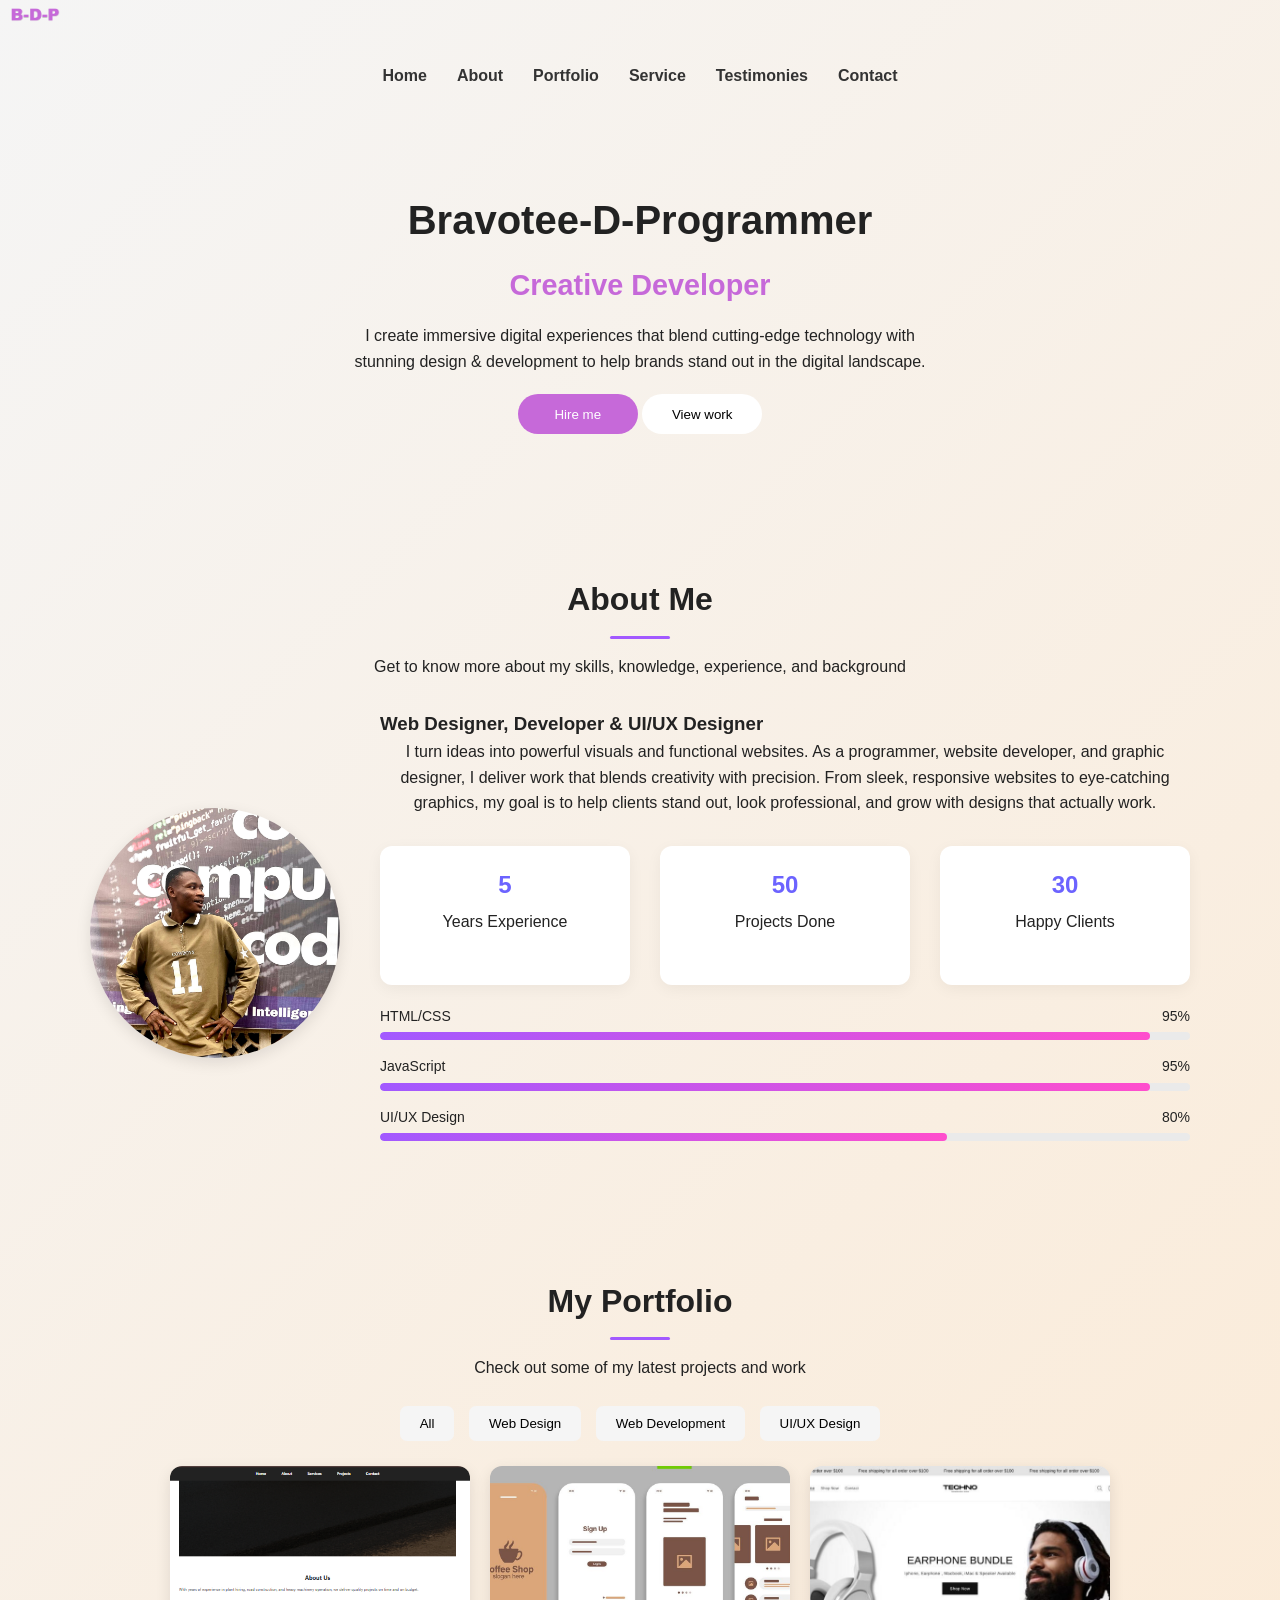
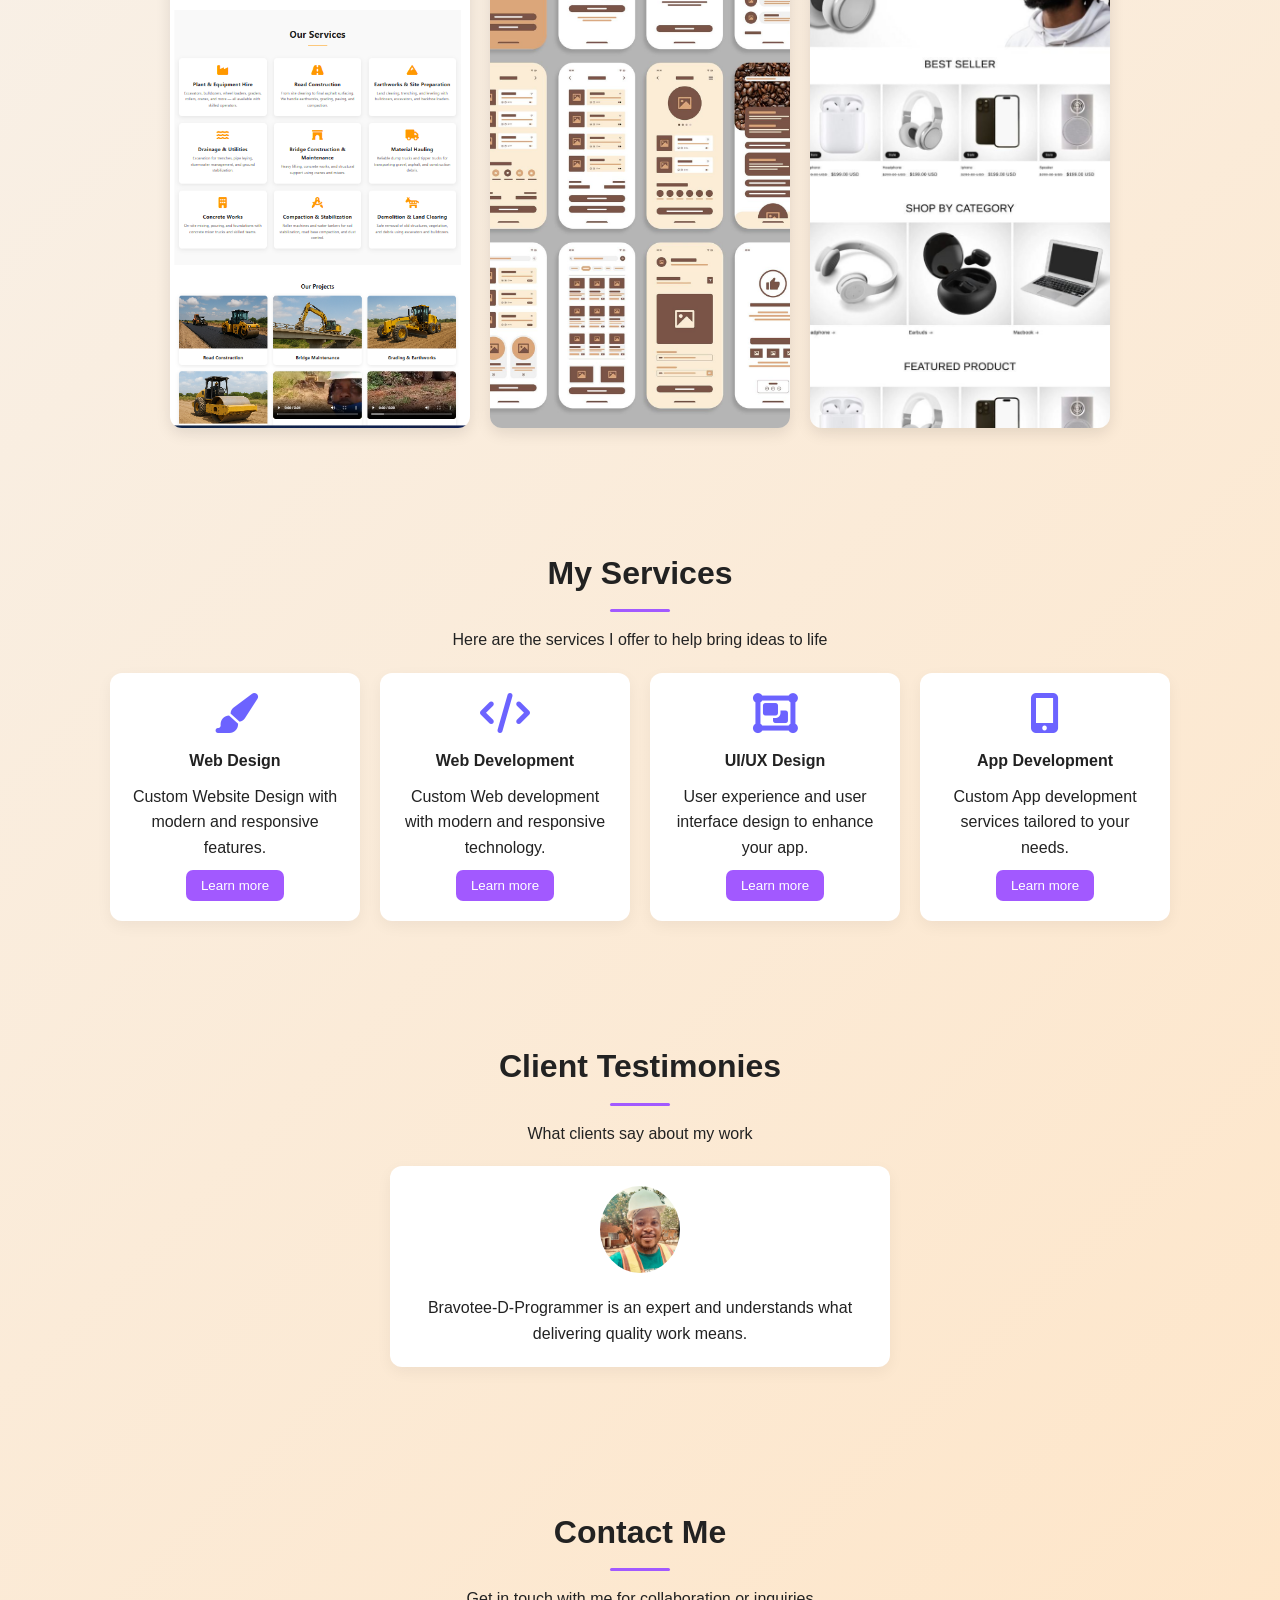
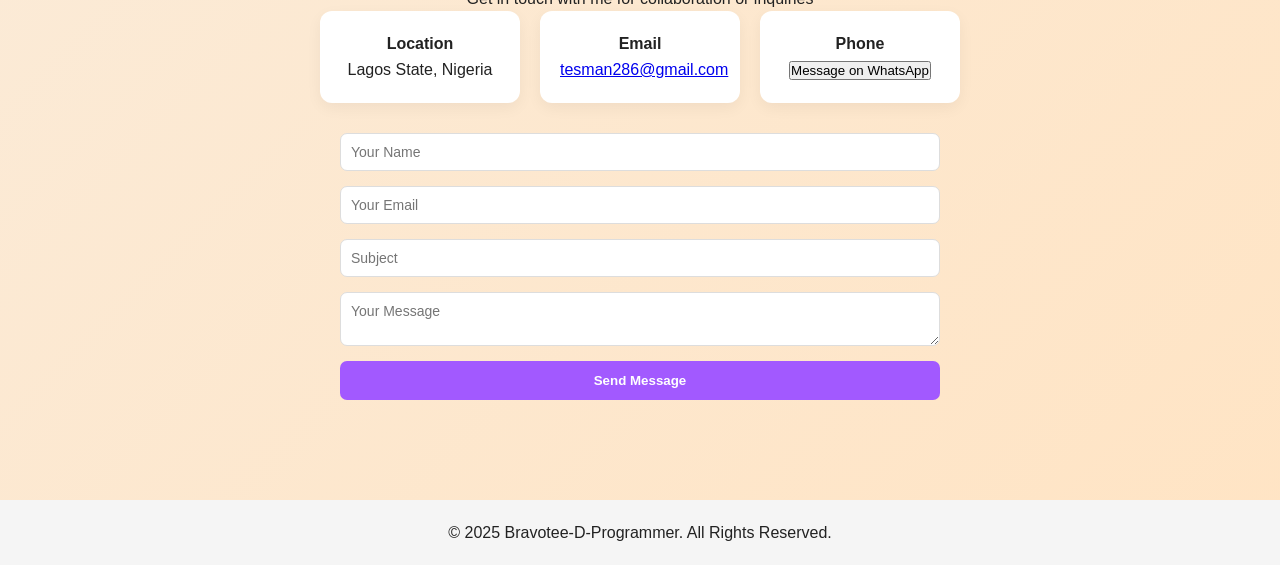
==== index.html @ 90e0863f "add project files" ====
<!DOCTYPE html>
<html lang="en">
<head>
  <meta charset="UTF-8">
  <meta name="viewport" content="width=device-width, initial-scale=1.0">
  <title>Portfolio - Bravotee</title>
  <link rel="stylesheet" href="style.css">
  <link rel="stylesheet" href="https://cdnjs.cloudflare.com/ajax/libs/font-awesome/6.4.2/css/all.min.css">
</head>
</head>
<body>
  <img src="images/Picture2.png" style="width: 70px; height: 35px;">
  <!-- Navbar -->
  <nav class="navbar">
    <a href="index.html">Home</a>
    <a href="#abt">About</a>
    <a href="#prt">Portfolio</a>
    <a href="#service">Service</a>
    <a href="#testimonies">Testimonies</a>
    <a href="#contact">Contact</a>
  </nav>

  <!-- Hero Section -->
  <section class="hero">
    <h1>Bravotee-D-Programmer</h1>
    <h3>Creative Developer</h3>
    <p>
      I create immersive digital experiences that blend cutting-edge 
      technology with stunning design & development to help brands 
      stand out in the digital landscape.
    </p>
    <div class="hero-buttons">
      <a href="#contact"><button class="btn-primary">Hire me</button></a>
      <a href="#prt"><button class="btn-secondary">View work</button></a>
    </div>
  </section>

  <!-- About Section -->
  <section id="abt" class="about-section">
    <h2>About Me</h2>
    <p>Get to know more about my skills, knowledge, experience, and background</p>

    <div class="about">
      <img src="images/image.jpg" alt="Profile Picture">

      <div class="about-content">
        <h3>Web Designer, Developer & UI/UX Designer</h3>
        <p>
          I turn ideas into powerful visuals and functional websites. As a programmer, website developer, and graphic designer, I deliver work that blends creativity with precision. From sleek, responsive websites to eye-catching <br>graphics, my goal is to help clients stand out, look professional, and grow with designs that actually work.
        </p>

        <!-- Stats -->
        <div class="stats">
          <div class="stat-box">
            <h3>5</h3>
            <p>Years Experience</p>
          </div>
          <div class="stat-box">
            <h3>50</h3>
            <p>Projects Done</p>
          </div>
          <div class="stat-box">
            <h3>30</h3>
            <p>Happy Clients</p>
          </div>
        </div>

        <!-- Skills -->
        <div class="skills">
          <div class="skill">
            <div class="skill-name"><span>HTML/CSS</span><span>95%</span></div>
            <div class="progress"><div class="progress-bar" style="width: 95%"></div></div>
          </div>
          <div class="skill">
            <div class="skill-name"><span>JavaScript</span><span>95%</span></div>
            <div class="progress"><div class="progress-bar" style="width: 95%"></div></div>
          </div>
          <div class="skill">
            <div class="skill-name"><span>UI/UX Design</span><span>80%</span></div>
            <div class="progress"><div class="progress-bar" style="width: 70%"></div></div>
          </div>
        </div>
      </div>
    </div>
  </section>

  <!-- Portfolio Section -->
  <section id="prt" class="portfolio">
    <h2>My Portfolio</h2>
    <p>Check out some of my latest projects and work</p>

    <div class="portfolio-buttons">
      <button>All</button>
      <button>Web Design</button>
      <button>Web Development</button>
      <button>UI/UX Design</button>
    </div>

    <div class="portfolio-items">
      <img src="images/work 1.png" alt="Project 1">
      <img src="images/work 2.jpg" alt="Project 2">
      <img src="images/work 3.jpg" alt="Project 3">
    </div>
  </section>

  <!-- Services Section -->
 <!-- Services Section -->
<section id="service" class="services">
  <h2>My Services</h2>
  <p>Here are the services I offer to help bring ideas to life</p>

  <div class="service-cards">
    <div class="service-card">
      <i class="fa-solid fa-paintbrush"></i>
      <h6>Web Design</h6>
      <p>Custom Website Design with modern and responsive features.</p>
      <button>Learn more</button>
    </div>
    <div class="service-card">
      <i class="fa-solid fa-code"></i>
      <h6>Web Development</h6>
      <p>Custom Web development with modern and responsive technology.</p>
      <button>Learn more</button>
    </div>
    <div class="service-card">
      <i class="fa-solid fa-object-group"></i>
      <h6>UI/UX Design</h6>
      <p>User experience and user interface design to enhance your app.</p>
      <button>Learn more</button>
    </div>
    <div class="service-card">
      <i class="fa-solid fa-mobile-screen-button"></i>
      <h6>App Development</h6>
      <p>Custom App development services tailored to your needs.</p>
      <button>Learn more</button>
    </div>
  </div>
</section>

  <!-- Testimonies Section -->
  <section id="testimonies" class="testimonies">
    <h2>Client Testimonies</h2>
    <p>What clients say about my work</p>
    <div class="client-card">
      <img src="images/client.png" alt="Client">
      <p>Bravotee-D-Programmer is an expert and understands what delivering quality work means.</p>
    </div>
  </section>

  <!-- Contact Section -->
  <section id="contact" class="contact">
    <h2>Contact Me</h2>
    <p>Get in touch with me for collaboration or inquiries</p>

    <div class="contact-cards">
      <div class="contact-card">
        <h4>Location</h4>
        <p>Lagos State, Nigeria</p>
      </div>
      <div class="contact-card">
        <h4>Email</h4>
        <a href="mailto:tesman286.com?subject=Project%20Inquiry&body=Hello%20Bravotee,%20I%20would%20like%20to%20work%20with%20you." target="_blank">
  tesman286@gmail.com
</a>

      </div>
      <div class="contact-card">
        <h4>Phone</h4>
        <a href="https://wa.me/2348162456460?text=Hi%20I%20am%20interested%20in%20your%20Web%20Design%20service" target="_blank">
  <button>Message on WhatsApp</button>
</a>

      </div>
    </div>

  <form action="https://formspree.io/f/YOUR_FORM_ID" method="POST" class="contact-form">
  <input type="text" name="name" placeholder="Your Name" required>
  <input type="email" name="email" placeholder="Your Email" required>
  <input type="text" name="subject" placeholder="Subject" required>
  <textarea name="message" placeholder="Your Message" required></textarea>

  <!-- Optional hidden spam trap -->
  <input type="text" name="_honeypot" style="display:none">

  <!-- 🔹 Redirects after submit -->
  <input type="hidden" name="_redirect" value="https://yourdomain.com/thanks.html">

  <!-- Submit button stays last -->
  <button type="submit">Send Message</button>
</form>

  </section>

  <footer>
    <p>© 2025 Bravotee-D-Programmer. All Rights Reserved.</p>
  </footer>
</body>
</html>
---- style.css ----
/* === Global Reset === */
* {
  margin: 0;
  padding: 0;
  box-sizing: border-box;
  font-family: "Segoe UI", Tahoma, Geneva, Verdana, sans-serif;
}

body {
  background: linear-gradient(135deg, whitesmoke 0%, bisque 100%);
  color: #222;
  line-height: 1.6;
}

/* === Navbar === */
.navbar {
  display: flex;
  justify-content: center;
  gap: 30px;
  padding: 20px;
  background: transparent;
  font-weight: bold;
}

.navbar a {
  text-decoration: none;
  color: #333;
  transition: color 0.3s;
}

.navbar a:hover {
  color: #a259ff;
}

/* === Hero Section === */
.hero {
  text-align: center;
  padding: 80px 20px;
}

.hero h1 {
  font-size: 2.5rem;
}

.hero h3 {
  font-size: 1.8rem;
  color: rgb(198, 105, 217);
  margin: 10px 0;
}

.hero p {
  margin: 15px 0;
  max-width: 600px;
  margin-inline: auto;
}

.hero-buttons {
  margin-top: 20px;
}

.hero button {
  border-radius: 30px;
  height: 40px;
  width: 120px;
  border: none;
  cursor: pointer;
  transition: 0.3s;
}

.btn-primary {
  background: rgb(198, 105, 217);
  color: #fff;
}

.btn-primary:hover {
  background: #a259ff;
}

.btn-secondary {
  background: #fff;
  border: 2px solid rgb(198, 105, 217);
}

.btn-secondary:hover {
  background: rgb(198, 105, 217);
  color: #fff;
}

/* === Section Titles === */
h2 {
  text-align: center;
  font-size: 2rem;
  margin-bottom: 15px;
  position: relative;
}

h2::after {
  content: "";
  display: block;
  margin: 10px auto;
  width: 60px;
  height: 3px;
  background: #a259ff;
  border-radius: 5px;
}

/* === About Section === */
.about-section {
  padding: 60px 20px;
}

.about-section p {
  text-align: center;
  margin-bottom: 30px;
}

.about {
  display: flex;
  align-items: center;
  justify-content: space-between;
  gap: 40px;
  flex-wrap: wrap;
  max-width: 1100px;
  margin: auto;
}

.about img {
  width: 250px;
  height: 250px;
  object-fit: cover;
  border-radius: 50%;
  box-shadow: 0px 5px 15px rgba(0,0,0,0.1);
}

.about-content {
  flex: 1;
}

/* === Stats === */
.stats {
  display: flex;
  gap: 30px;
  margin: 20px 0;
  flex-wrap: wrap;
}

.stat-box {
  background: #fff;
  padding: 20px;
  border-radius: 12px;
  box-shadow: 0px 4px 15px rgba(0,0,0,0.05);
  text-align: center;
  flex: 1;
}

.stat-box h3 {
  font-size: 1.5rem;
  color: #6c63ff;
  margin-bottom: 5px;
}

/* === Skills === */
.skills {
  margin-top: 20px;
}

.skill {
  margin-bottom: 15px;
}

.skill-name {
  display: flex;
  justify-content: space-between;
  margin-bottom: 5px;
  font-size: 14px;
}

.progress {
  background: #eaeaea;
  height: 8px;
  border-radius: 10px;
  overflow: hidden;
}

.progress-bar {
  height: 100%;
  border-radius: 10px;
  background: linear-gradient(90deg, #a259ff, #ff4ecd);
}

/* === Portfolio Section === */
.portfolio {
  padding: 60px 20px;
  text-align: center;
}

.portfolio-buttons {
  margin: 20px 0;
}

.portfolio-buttons button {
  border: none;
  padding: 10px 20px;
  margin: 5px;
  border-radius: 7px;
  background: #f5f5f5;
  cursor: pointer;
  transition: 0.3s;
}

.portfolio-buttons button:hover {
  background: #a259ff;
  color: #fff;
}

.portfolio-items {
  display: flex;
  gap: 20px;
  flex-wrap: wrap;
  justify-content: center;
}

.portfolio-items img {
  width: 300px;
  border-radius: 12px;
  box-shadow: 0px 5px 15px rgba(0,0,0,0.1);
  object-fit: cover;
}

/* === Services === */
.services {
  padding: 60px 20px;
  text-align: center;
}

.service-cards {
  display: flex;
  gap: 20px;
  flex-wrap: wrap;
  justify-content: center;
  margin-top: 20px;
}

.service-card {
  background: #fff;
  padding: 20px;
  border-radius: 12px;
  box-shadow: 0px 5px 15px rgba(0,0,0,0.05);
  width: 250px;
  text-align: center;
}

.service-card h6 {
  font-size: 1rem;
  margin-bottom: 10px;
}

.service-card button {
  margin-top: 10px;
  border: none;
  padding: 8px 15px;
  border-radius: 7px;
  background: #a259ff;
  color: #fff;
  cursor: pointer;
  transition: 0.3s;
}

.service-card button:hover {
  background: #6c63ff;
}

/* === Testimonies === */
.testimonies {
  padding: 60px 20px;
  text-align: center;
}

.client-card {
  background: #fff;
  padding: 20px;
  border-radius: 12px;
  max-width: 500px;
  margin: 20px auto;
  box-shadow: 0px 5px 15px rgba(0,0,0,0.05);
}

.client-card img {
  width: 80px;
  border-radius: 50%;
  margin-bottom: 15px;
}

/* === Contact Section === */
.contact {
  padding: 60px 20px;
  text-align: center;
}

.contact-cards {
  display: flex;
  gap: 20px;
  flex-wrap: wrap;
  justify-content: center;
  margin-bottom: 30px;
}

.contact-card {
  background: #fff;
  padding: 20px;
  border-radius: 12px;
  box-shadow: 0px 5px 15px rgba(0,0,0,0.05);
  width: 200px;
}

.contact-form {
  max-width: 600px;
  margin: auto;
  display: flex;
  flex-direction: column;
  gap: 15px;
}

.contact-form input,
.contact-form textarea {
  padding: 10px;
  border: 1px solid #ddd;
  border-radius: 7px;
  font-size: 14px;
}

.contact-form button {
  border: none;
  padding: 12px;
  border-radius: 7px;
  background: #a259ff;
  color: #fff;
  font-weight: bold;
  cursor: pointer;
  transition: 0.3s;
}

.contact-form button:hover {
  background: #6c63ff;
}

/* === Footer === */
footer {
  text-align: center;
  padding: 20px;
  background: #f5f5f5;
  margin-top: 40px;
}
/* Service card icons styling */
.service-card i {
  font-size: 40px;
  color: #6c63ff; /* pick your brand color */
  margin-bottom: 15px;
  transition: transform 0.3s ease, color 0.3s ease;
}

/* Hover effect on icons */
.service-card:hover i {
  transform: scale(1.2) rotate(5deg);
  color: #0099ff; /* changes color on hover */
}

/* Optional glow effect */
.service-card:hover i {
  text-shadow: 0 0 10px rgba(0, 153, 255, 0.6);
}
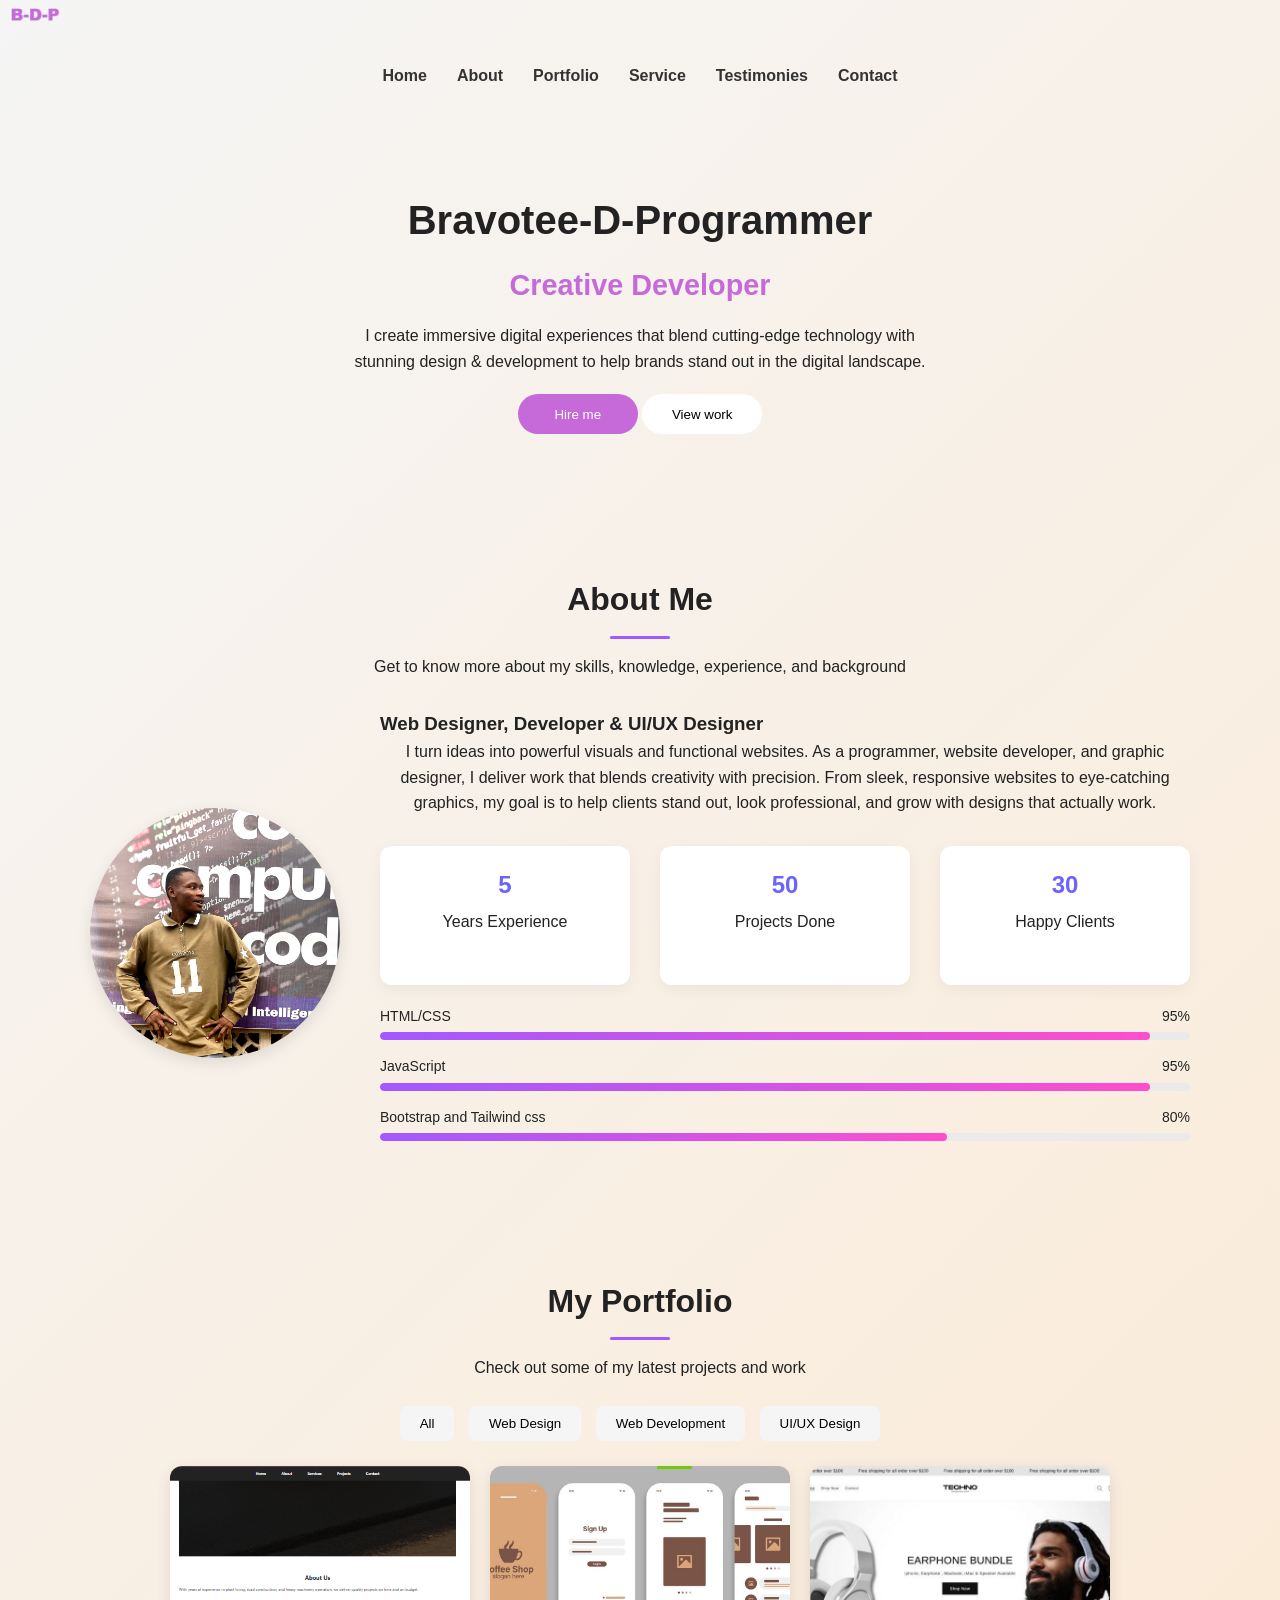
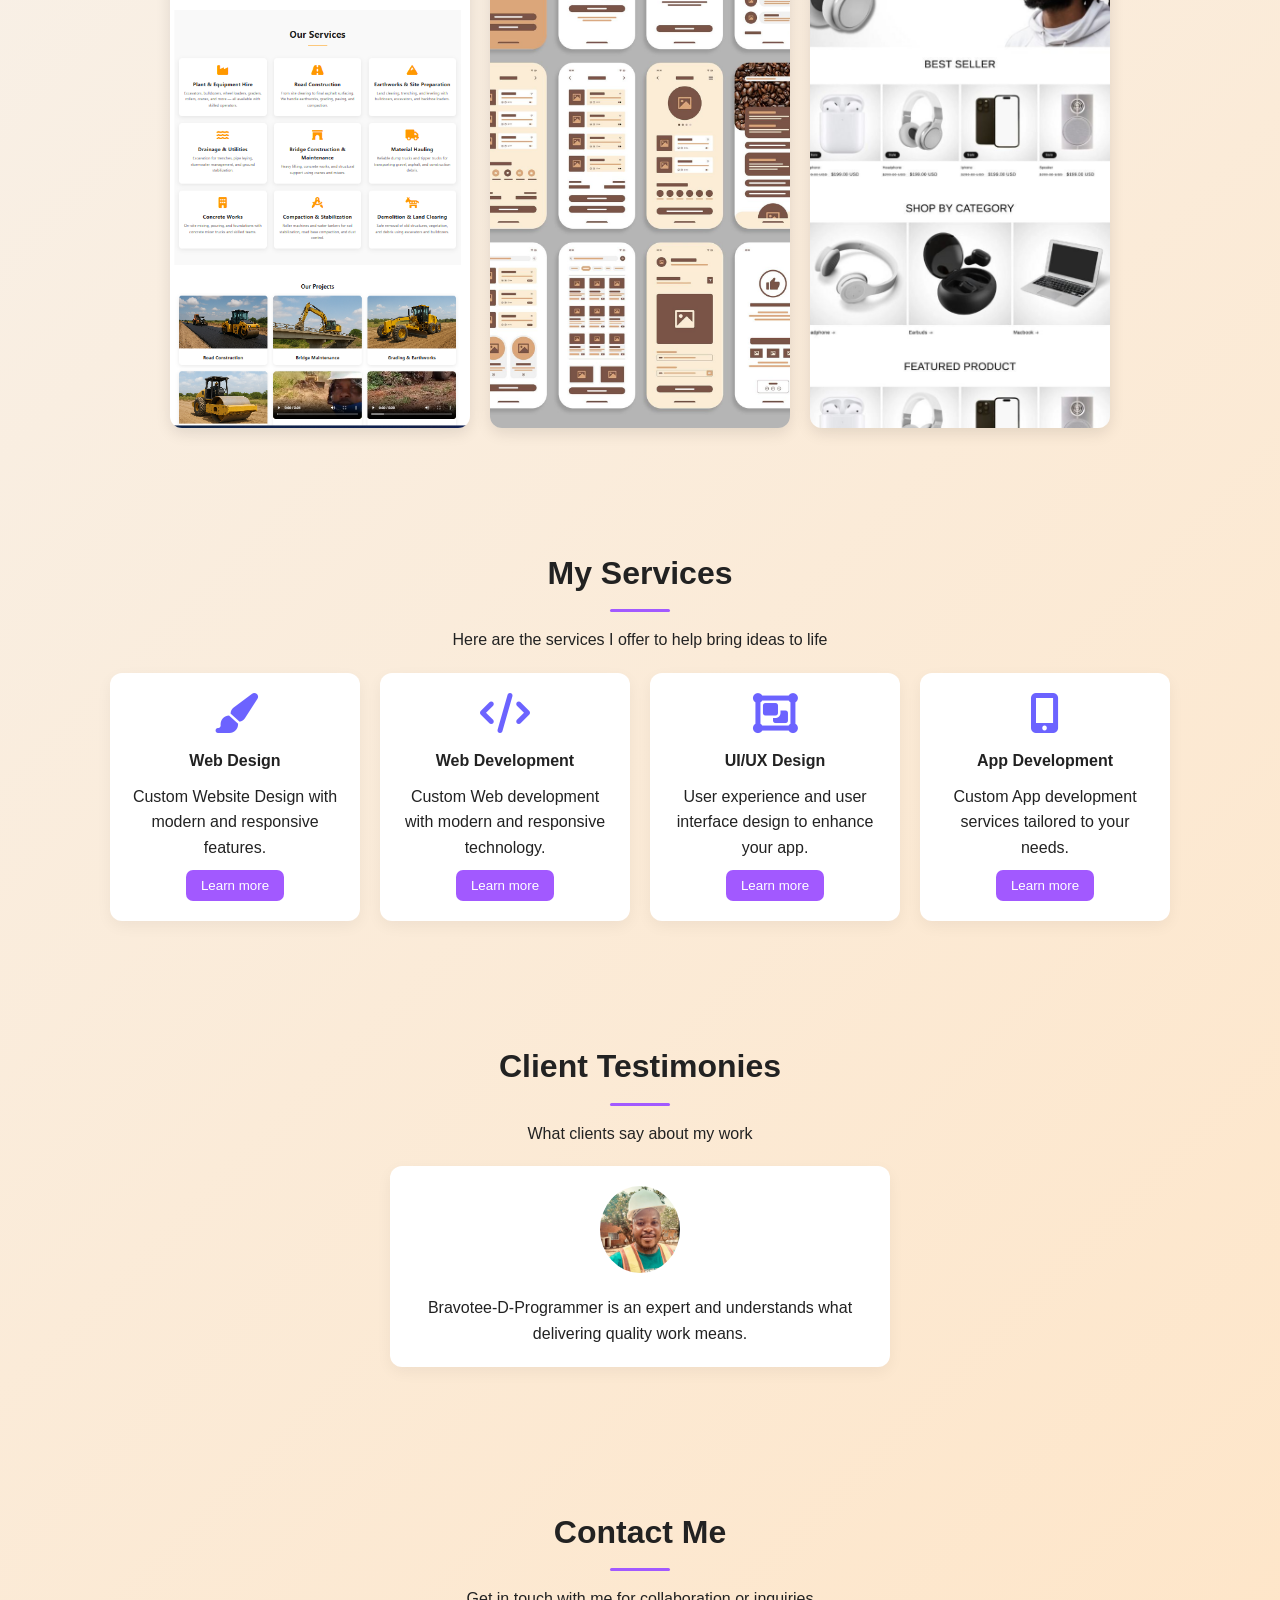
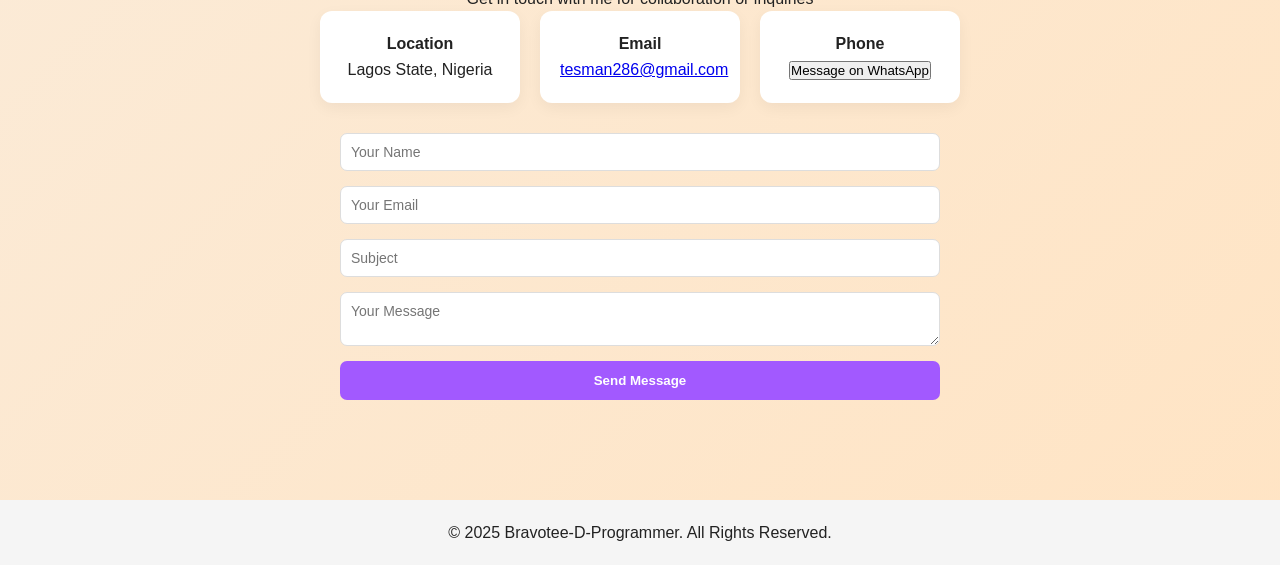
==== commit 2bff7da4: "Update skill name from 'UI/UX Design' to 'Bootstrap and Tailwind css'" ====
--- a/index.html
+++ b/index.html
@@ -76,7 +76,7 @@
             <div class="progress"><div class="progress-bar" style="width: 95%"></div></div>
           </div>
           <div class="skill">
-            <div class="skill-name"><span>UI/UX Design</span><span>80%</span></div>
+            <div class="skill-name"><span>Bootstrap and Tailwind css</span><span>80%</span></div>
             <div class="progress"><div class="progress-bar" style="width: 70%"></div></div>
           </div>
         </div>
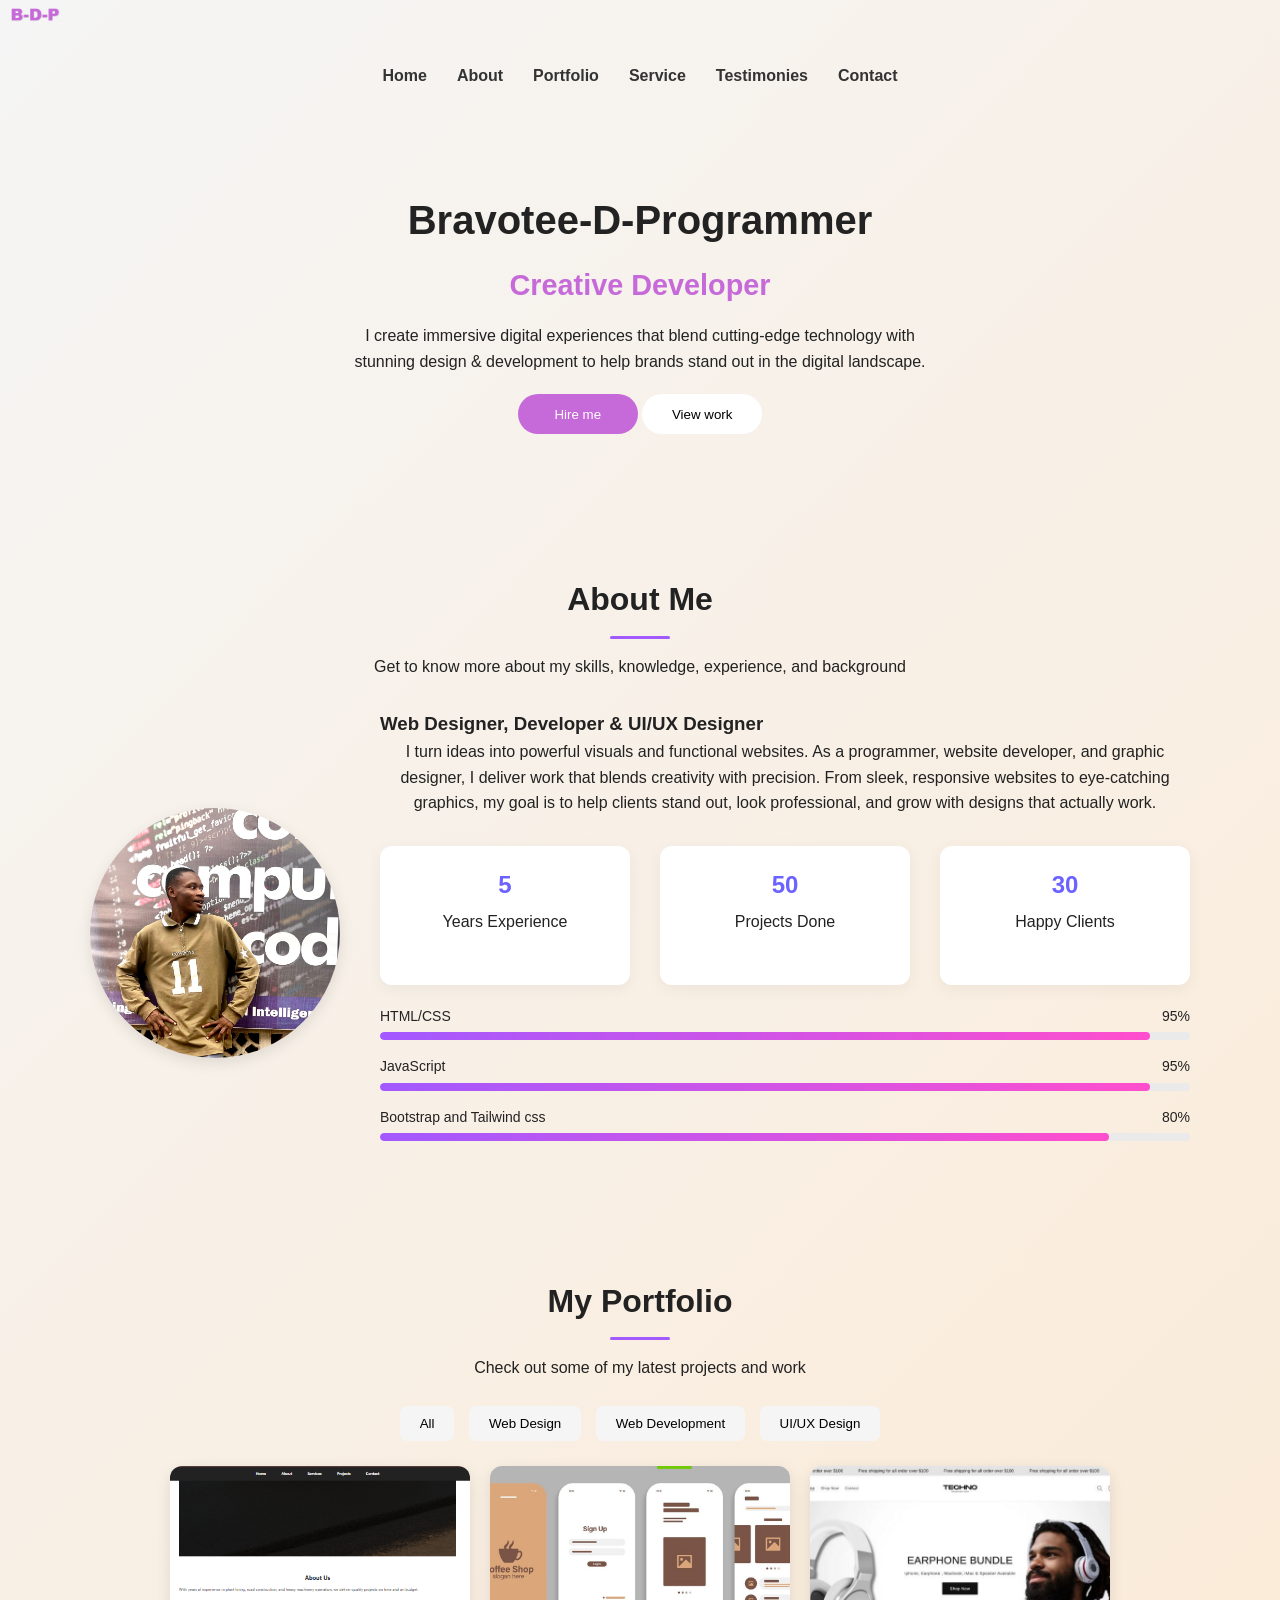
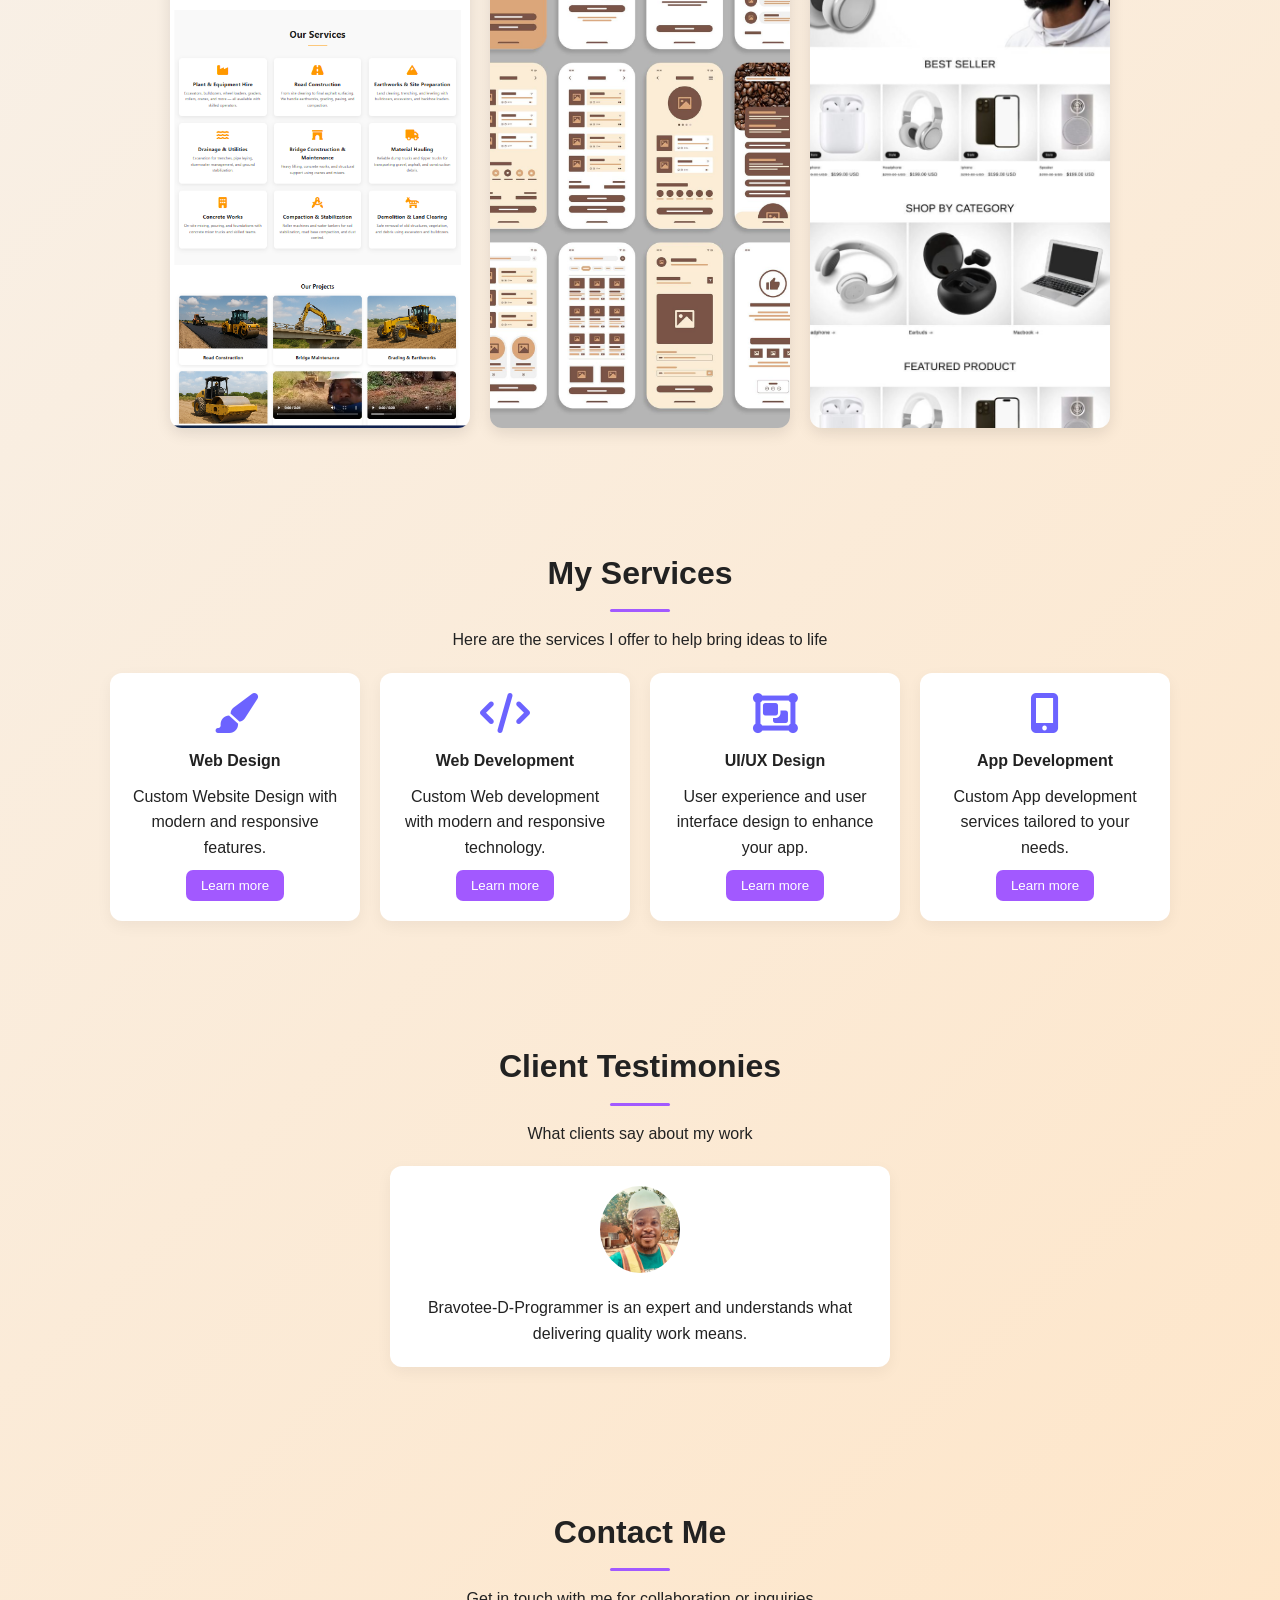
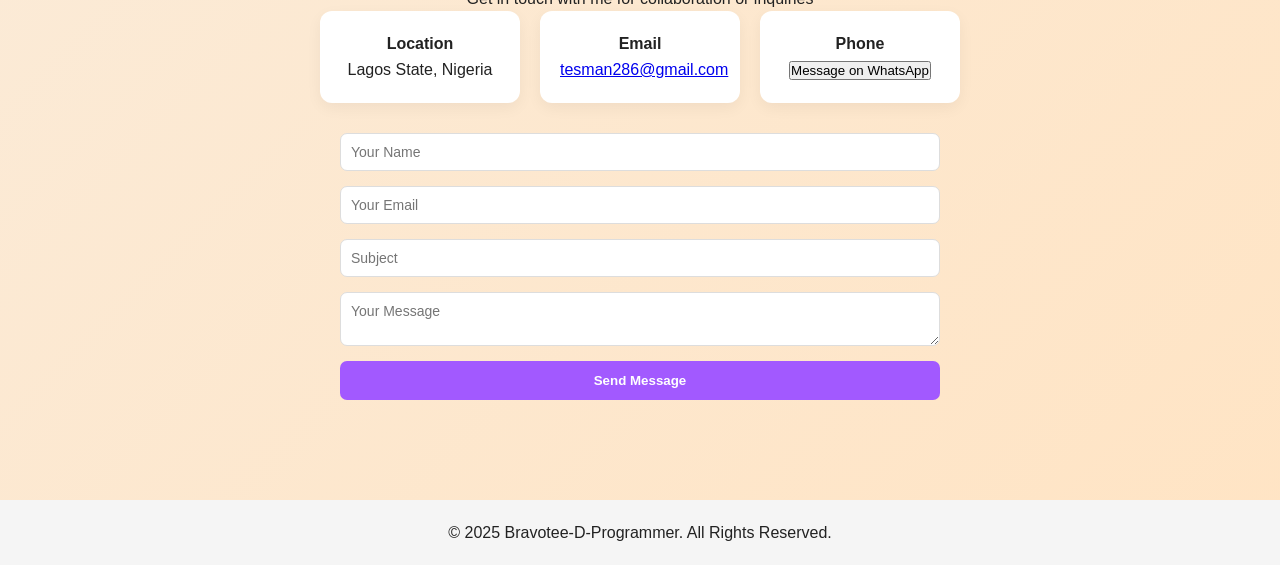
==== commit 740eba1d: "Update Bootstrap and Tailwind CSS progress bar width" ====
--- a/index.html
+++ b/index.html
@@ -77,7 +77,7 @@
           </div>
           <div class="skill">
             <div class="skill-name"><span>Bootstrap and Tailwind css</span><span>80%</span></div>
-            <div class="progress"><div class="progress-bar" style="width: 70%"></div></div>
+            <div class="progress"><div class="progress-bar" style="width: 90%"></div></div>
           </div>
         </div>
       </div>
